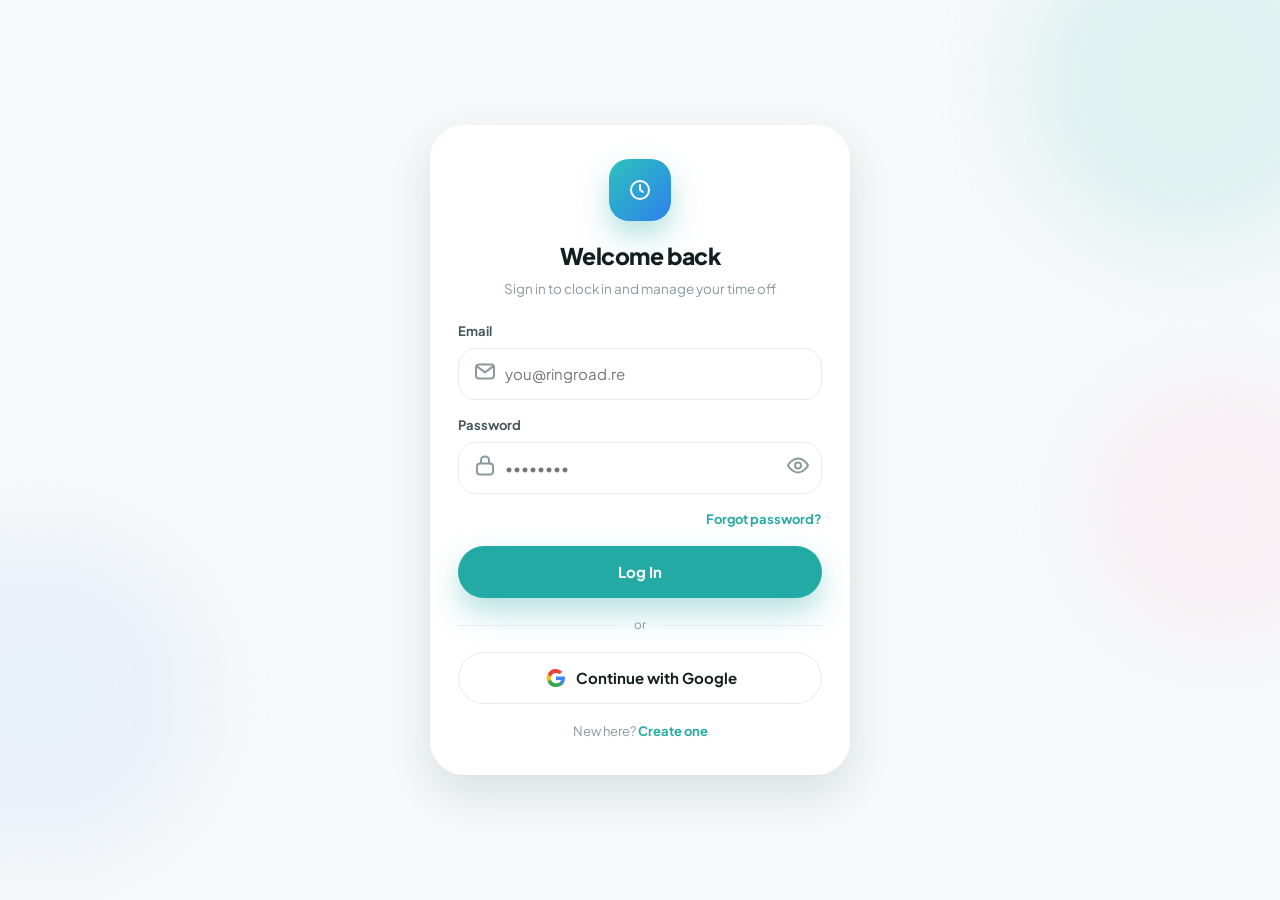
==== index.html @ 2d9891dd "Fix" ====
<!DOCTYPE html>
<!-- RingRoad — Attendance & Time-Off. Standalone no-build ES-module app.
     Backend: Supabase (tables namespaced ta_*). Isolated from MD/platform. -->
<html lang="en">
<head>
  <meta charset="utf-8">
  <meta name="viewport" content="width=device-width, initial-scale=1, viewport-fit=cover, maximum-scale=1">
  <meta name="theme-color" content="#24AAA5">
  <title>RingRoad · Attendance</title>
  <link rel="icon" href="data:image/svg+xml,%3Csvg xmlns='http://www.w3.org/2000/svg' viewBox='0 0 32 32'%3E%3Ccircle cx='16' cy='16' r='14' fill='%2324AAA5'/%3E%3Cpath d='M16 8v8l5 3' stroke='white' stroke-width='2.5' fill='none' stroke-linecap='round' stroke-linejoin='round'/%3E%3C/svg%3E">
  <link rel="preconnect" href="https://fonts.googleapis.com">
  <link rel="preconnect" href="https://fonts.gstatic.com" crossorigin>
  <link href="https://fonts.googleapis.com/css2?family=Plus+Jakarta+Sans:wght@400;500;600;700;800&display=swap" rel="stylesheet">
  <link rel="stylesheet" href="./css/tokens.css">
  <link rel="stylesheet" href="./css/base.css">
  <link rel="stylesheet" href="./css/components.css">
</head>
<body>
  <div class="bg-blobs" aria-hidden="true">
    <span class="blob blob--1"></span>
    <span class="blob blob--2"></span>
    <span class="blob blob--3"></span>
  </div>
  <div id="app">
    <div class="boot">
      <div class="boot__logo"></div>
      <div class="boot__bar"><span></span></div>
    </div>
  </div>
  <div id="toast-root" aria-live="polite"></div>
  <div id="modal-root"></div>
  <script type="module" src="./js/app.js?v=20260813d"></script>
</body>
</html>
---- css/tokens.css ----
/* Design tokens — RingRoad Attendance. Teal-green brand, soft pastel, rounded. */
:root {
  /* Brand */
  --teal:        #24AAA5;
  --teal-600:    #1E948F;
  --teal-700:    #16716D;
  --teal-050:    #E7F6F5;
  --teal-100:    #D3EFED;

  /* Clock gradients */
  --grad-in:     linear-gradient(135deg, #2BC3BC 0%, #2F80ED 100%);
  --grad-out:    linear-gradient(135deg, #FF6B6B 0%, #8E54E9 100%);

  /* Status */
  --ok:      #24AAA5;   --ok-bg:   #E7F6F5;
  --warn:    #E8A33D;   --warn-bg: #FCF3E3;
  --danger:  #E5556E;   --danger-bg:#FBE9EC;
  --info:    #2F80ED;   --info-bg: #E9F1FE;

  /* Neutrals */
  --bg:        #F6F8F9;
  --surface:   #FFFFFF;
  --surface-2: #F1F5F5;
  --ink:       #14201F;
  --ink-2:     #47575A;
  --ink-3:     #8394969;
  --muted:     #8B9A9C;
  --line:      #E7ECEC;

  /* Pastel blobs */
  --blob-1: #CDEDEA;
  --blob-2: #DDE9FB;
  --blob-3: #FBE7EF;

  /* Radii */
  --r-sm: 12px;
  --r:    18px;
  --r-lg: 26px;
  --r-xl: 34px;
  --r-pill: 999px;

  /* Shadows */
  --sh-sm: 0 2px 8px rgba(20,60,58,.06);
  --sh:    0 8px 24px rgba(20,60,58,.08);
  --sh-lg: 0 18px 44px rgba(20,60,58,.12);
  --sh-teal: 0 14px 30px rgba(36,170,165,.35);

  /* Type */
  --font: 'Plus Jakarta Sans', system-ui, -apple-system, 'Segoe UI', sans-serif;

  /* Layout */
  --nav-h: 72px;
  --max: 1200px;
  --safe-b: env(safe-area-inset-bottom, 0px);
}
---- css/base.css ----
*, *::before, *::after { box-sizing: border-box; }
* { margin: 0; padding: 0; }

html, body { height: 100%; }
body {
  font-family: var(--font);
  color: var(--ink);
  background: var(--bg);
  -webkit-font-smoothing: antialiased;
  text-rendering: optimizeLegibility;
  line-height: 1.45;
  overflow-x: hidden;
}
img { max-width: 100%; display: block; }
button, input, select, textarea { font: inherit; color: inherit; }
button { cursor: pointer; border: none; background: none; }
a { color: inherit; text-decoration: none; }
:focus-visible { outline: 3px solid var(--teal-100); outline-offset: 2px; }

/* Pastel organic background blobs */
.bg-blobs { position: fixed; inset: 0; z-index: -1; overflow: hidden; pointer-events: none; }
.blob { position: absolute; border-radius: 50%; filter: blur(38px); opacity: .55; }
.blob--1 { width: 340px; height: 340px; background: var(--blob-1); top: -90px; right: -80px; }
.blob--2 { width: 300px; height: 300px; background: var(--blob-2); bottom: 6%; left: -110px; }
.blob--3 { width: 260px; height: 260px; background: var(--blob-3); top: 42%; right: -70px; opacity: .4; }

/* Boot splash */
.boot { display: grid; place-content: center; gap: 22px; height: 100vh; }
.boot__logo { width: 74px; height: 74px; border-radius: 22px; margin: 0 auto;
  background: var(--grad-in); box-shadow: var(--sh-teal); animation: pulse 1.4s ease-in-out infinite; }
.boot__bar { width: 150px; height: 6px; border-radius: 99px; background: var(--teal-050); overflow: hidden; }
.boot__bar span { display: block; height: 100%; width: 40%; border-radius: 99px; background: var(--teal);
  animation: slide 1.1s ease-in-out infinite; }
@keyframes pulse { 0%,100% { transform: scale(1); opacity: .9 } 50% { transform: scale(1.08); opacity: 1 } }
@keyframes slide { 0% { transform: translateX(-120%) } 100% { transform: translateX(320%) } }

/* Fade-in used across page mounts */
@keyframes fadeUp { from { opacity: 0; transform: translateY(10px) } to { opacity: 1; transform: none } }
.fade-up { animation: fadeUp .34s cubic-bezier(.22,.61,.36,1) both; }

/* Utility */
.row { display: flex; align-items: center; gap: 12px; }
.col { display: flex; flex-direction: column; }
.between { justify-content: space-between; }
.center { justify-content: center; }
.wrap { flex-wrap: wrap; }
.grow { flex: 1; }
.muted { color: var(--muted); }
.tiny { font-size: 12px; }
.small { font-size: 13px; }
.b { font-weight: 700; }
.center-text { text-align: center; }
.hide { display: none !important; }
.sr { position: absolute; width: 1px; height: 1px; overflow: hidden; clip: rect(0 0 0 0); }
---- css/components.css ----
/* ═══════════════════════════════════════════════════════════════════════════
   RingRoad Attendance — components
   ═══════════════════════════════════════════════════════════════════════════ */

/* ---- App shells ----------------------------------------------------------- */
.app-emp { min-height: 100vh; padding-bottom: calc(var(--nav-h) + var(--safe-b) + 14px); }
.screen { max-width: 520px; margin: 0 auto; padding: 18px 16px 8px; }

/* Desktop admin shell */
.app-admin { display: grid; grid-template-columns: 248px 1fr; min-height: 100vh; }
.admin-main { padding: 26px 30px 40px; max-width: var(--max); width: 100%; }

/* ---- Top greeting bar ----------------------------------------------------- */
.topbar { display: flex; align-items: center; gap: 14px; margin-bottom: 20px; }
.topbar .hello { font-size: 13px; color: var(--muted); }
.topbar .name { font-size: 19px; font-weight: 800; letter-spacing: -.02em; }
.topbar .clock-now { margin-left: auto; text-align: right; }
.topbar .clock-now .t { font-size: 20px; font-weight: 800; font-variant-numeric: tabular-nums; }
.topbar .clock-now .d { font-size: 12px; color: var(--muted); }

/* ---- Avatar --------------------------------------------------------------- */
.avatar { width: 46px; height: 46px; border-radius: 50%; display: grid; place-content: center;
  font-weight: 700; color: #fff; background: var(--grad-in); flex: none; box-shadow: var(--sh-sm);
  overflow: hidden; font-size: 15px; }
.avatar img { width: 100%; height: 100%; object-fit: cover; }
.avatar--sm { width: 38px; height: 38px; font-size: 13px; }
.avatar--lg { width: 84px; height: 84px; font-size: 28px; }

/* ---- Cards ---------------------------------------------------------------- */
.card { background: var(--surface); border-radius: var(--r-lg); box-shadow: var(--sh);
  padding: 20px; border: 1px solid rgba(231,236,236,.7); }
.card--flat { box-shadow: var(--sh-sm); }
.card + .card { margin-top: 14px; }
.card-title { font-size: 15px; font-weight: 800; letter-spacing: -.01em; }
.card-sub { font-size: 12.5px; color: var(--muted); }
.section-h { display: flex; align-items: center; justify-content: space-between; margin: 22px 2px 12px; }
.section-h h2 { font-size: 16px; font-weight: 800; letter-spacing: -.02em; }
.link { color: var(--teal); font-weight: 700; font-size: 13px; }

/* ---- Buttons -------------------------------------------------------------- */
.btn { display: inline-flex; align-items: center; justify-content: center; gap: 8px;
  height: 52px; padding: 0 22px; border-radius: var(--r-pill); font-weight: 700; font-size: 15px;
  background: var(--surface-2); color: var(--ink); transition: transform .12s, box-shadow .2s, background .2s;
  -webkit-tap-highlight-color: transparent; }
.btn:active { transform: scale(.97); }
.btn:disabled { opacity: .55; cursor: not-allowed; }
.btn--primary { background: var(--teal); color: #fff; box-shadow: var(--sh-teal); }
.btn--primary:hover { background: var(--teal-600); }
.btn--ghost { background: var(--teal-050); color: var(--teal-700); }
.btn--danger { background: var(--danger-bg); color: var(--danger); }
.btn--block { width: 100%; }
.btn--sm { height: 40px; padding: 0 16px; font-size: 13.5px; }
.btn--pill-line { background: #fff; border: 1.5px solid var(--line); }

/* ---- The big clock buttons ------------------------------------------------ */
.clock-wrap { display: grid; place-items: center; padding: 8px 0 6px; }
.clock-btn { position: relative; width: 176px; height: 176px; border-radius: 50%; color: #fff;
  display: grid; place-content: center; gap: 6px; text-align: center;
  transition: transform .16s cubic-bezier(.34,1.56,.64,1), box-shadow .2s; }
.clock-btn::after { content: ''; position: absolute; inset: -10px; border-radius: 50%;
  border: 2px solid currentColor; opacity: .18; }
.clock-btn:active { transform: scale(.93); }
.clock-btn .ci { width: 46px; height: 46px; margin: 0 auto; }
.clock-btn .lbl { font-size: 17px; font-weight: 800; letter-spacing: .01em; }
.clock-btn .sub { font-size: 11.5px; opacity: .9; font-weight: 600; }
.clock-btn--in  { background: var(--grad-in);  box-shadow: 0 18px 40px rgba(47,128,237,.4); }
.clock-btn--out { background: var(--grad-out); box-shadow: 0 18px 40px rgba(142,84,233,.4); }
.clock-btn--done { background: var(--teal-050); color: var(--teal-700); box-shadow: none; cursor: default; }
.clock-btn--done::after { border-color: var(--teal); opacity: .3; }
.clock-btn--done:active { transform: none; }
@keyframes ring-pulse { 0% { transform: scale(1); opacity:.5 } 100% { transform: scale(1.25); opacity: 0 } }
.clock-btn--in .pulse, .clock-btn--out .pulse { position: absolute; inset: -10px; border-radius: 50%;
  border: 2px solid #fff; animation: ring-pulse 2s ease-out infinite; }

/* ---- Stat tiles (Clock in / out / hours) ---------------------------------- */
.stat-3 { display: grid; grid-template-columns: repeat(3,1fr); gap: 12px; }
.stat { background: var(--surface); border-radius: var(--r); padding: 14px 10px; text-align: center;
  box-shadow: var(--sh-sm); }
.stat .ic { width: 34px; height: 34px; border-radius: 50%; margin: 0 auto 8px; display: grid;
  place-content: center; background: var(--teal-050); color: var(--teal); }
.stat .v { font-size: 17px; font-weight: 800; font-variant-numeric: tabular-nums; }
.stat .k { font-size: 11px; color: var(--muted); margin-top: 2px; }

/* ---- Status pills --------------------------------------------------------- */
.pill { display: inline-flex; align-items: center; gap: 6px; height: 26px; padding: 0 12px;
  border-radius: var(--r-pill); font-size: 12px; font-weight: 700; }
.pill::before { content:''; width: 6px; height: 6px; border-radius: 50%; background: currentColor; }
.pill--approved { background: var(--ok-bg); color: var(--teal-700); }
.pill--pending  { background: var(--warn-bg); color: #B9791A; }
.pill--denied   { background: var(--danger-bg); color: #C43B54; }
.pill--present  { background: var(--ok-bg); color: var(--teal-700); }
.pill--working  { background: var(--info-bg); color: var(--info); }
.pill--absent   { background: var(--danger-bg); color: #C43B54; }
.pill--weekend  { background: var(--surface-2); color: var(--muted); }
.pill--plain    { background: var(--surface-2); color: var(--ink-2); }

/* ---- Rings / donuts ------------------------------------------------------- */
.ring { position: relative; display: grid; place-content: center; }
.ring svg { transform: rotate(-90deg); display:block; }
.ring .ring-c { position: absolute; inset: 0; display: grid; place-content: center; text-align: center; }
.ring .rv { font-size: 20px; font-weight: 800; line-height: 1; }
.ring .rk { font-size: 10.5px; color: var(--muted); margin-top: 2px; }

.leave-rings { display: grid; grid-template-columns: repeat(3,1fr); gap: 10px; text-align: center; }
.leave-rings .lr-k { font-size: 11.5px; color: var(--muted); margin-top: 6px; font-weight: 600; }

/* ---- Inputs --------------------------------------------------------------- */
.field { margin-bottom: 16px; }
.field > label { display: block; font-size: 13px; font-weight: 700; margin-bottom: 7px; color: var(--ink-2); }
.input, .select, .textarea { width: 100%; background: var(--surface); border: 1.5px solid var(--line);
  border-radius: var(--r); padding: 14px 16px; font-size: 15px; transition: border-color .15s, box-shadow .15s; }
.input:focus, .select:focus, .textarea:focus { border-color: var(--teal); box-shadow: 0 0 0 4px var(--teal-050); outline: none; }
.textarea { min-height: 118px; resize: vertical; line-height: 1.5; }
.input-icon { position: relative; }
.input-icon .input { padding-left: 46px; }
.input-icon .i-lead { position: absolute; left: 15px; top: 50%; transform: translateY(-50%); color: var(--muted); }
.input-icon .i-trail { position: absolute; right: 12px; top: 50%; transform: translateY(-50%); color: var(--muted); background:none; }
.two { display: grid; grid-template-columns: 1fr 1fr; gap: 12px; }
.err-text { color: var(--danger); font-size: 12.5px; margin-top: 6px; font-weight: 600; }

/* ---- Segmented control ---------------------------------------------------- */
.seg { display: inline-flex; background: var(--surface-2); border-radius: var(--r-pill); padding: 4px; gap: 2px; flex-wrap: wrap; }
.seg button { height: 34px; padding: 0 15px; border-radius: var(--r-pill); font-size: 13px; font-weight: 700; color: var(--ink-2); }
.seg button.on { background: #fff; color: var(--teal-700); box-shadow: var(--sh-sm); }

/* ---- Bottom nav (mobile) -------------------------------------------------- */
.botnav { position: fixed; left: 0; right: 0; bottom: 0; height: calc(var(--nav-h) + var(--safe-b));
  padding-bottom: var(--safe-b); background: rgba(255,255,255,.92); backdrop-filter: blur(14px);
  border-top: 1px solid var(--line); display: flex; justify-content: space-around; align-items: center; z-index: 40; }
.botnav a { display: grid; place-items: center; gap: 3px; color: var(--muted); font-size: 10.5px; font-weight: 600;
  flex: 1; height: 100%; position: relative; }
.botnav a .ic { width: 24px; height: 24px; transition: transform .18s; }
.botnav a.on { color: var(--teal); }
.botnav a.on .ic { transform: translateY(-2px); }
.botnav a.on::before { content:''; position:absolute; top: 8px; width: 5px; height: 5px; border-radius: 50%; background: var(--teal); }
.botnav .fab { flex: 0 0 auto; width: 56px; height: 56px; border-radius: 50%; background: var(--grad-in);
  color: #fff; margin-top: -22px; box-shadow: var(--sh-teal); display: grid; place-content: center; }
.badge-dot { position: absolute; top: 8px; right: 50%; transform: translateX(16px); min-width: 16px; height: 16px;
  padding: 0 4px; border-radius: 99px; background: var(--danger); color: #fff; font-size: 9px; font-weight: 800;
  display: grid; place-content: center; }

/* ---- Admin sidebar -------------------------------------------------------- */
.sidebar { background: var(--surface); border-right: 1px solid var(--line); padding: 22px 16px; position: sticky;
  top: 0; height: 100vh; display: flex; flex-direction: column; gap: 4px; }
.sidebar .brand { display: flex; align-items: center; gap: 10px; padding: 4px 8px 18px; }
.sidebar .brand .mk { width: 38px; height: 38px; border-radius: 12px; background: var(--grad-in); box-shadow: var(--sh-teal); }
.sidebar .brand b { font-size: 16px; font-weight: 800; letter-spacing: -.02em; }
.sidebar .brand span { font-size: 11px; color: var(--muted); display:block; }
.side-link { display: flex; align-items: center; gap: 12px; padding: 12px 14px; border-radius: var(--r);
  color: var(--ink-2); font-weight: 600; font-size: 14px; transition: background .15s, color .15s; }
.side-link .ic { width: 20px; height: 20px; }
.side-link:hover { background: var(--surface-2); }
.side-link.on { background: var(--teal-050); color: var(--teal-700); }
.side-foot { margin-top: auto; }

/* ---- Admin summary cards -------------------------------------------------- */
.kpi-grid { display: grid; grid-template-columns: repeat(auto-fit, minmax(180px,1fr)); gap: 16px; }
.kpi { background: var(--surface); border-radius: var(--r-lg); padding: 18px 20px; box-shadow: var(--sh);
  display: flex; align-items: center; gap: 16px; }
.kpi .ic { width: 48px; height: 48px; border-radius: 15px; display: grid; place-content: center; flex: none; }
.kpi .v { font-size: 26px; font-weight: 800; line-height: 1; letter-spacing: -.02em; }
.kpi .k { font-size: 12.5px; color: var(--muted); margin-top: 4px; }
.ic--teal { background: var(--teal-050); color: var(--teal); }
.ic--blue { background: var(--info-bg); color: var(--info); }
.ic--warn { background: var(--warn-bg); color: var(--warn); }
.ic--danger { background: var(--danger-bg); color: var(--danger); }

/* ---- List rows / tables --------------------------------------------------- */
.list { display: flex; flex-direction: column; gap: 10px; }
.lrow { display: flex; align-items: center; gap: 14px; padding: 14px 16px; background: var(--surface);
  border-radius: var(--r); box-shadow: var(--sh-sm); }
.lrow .meta { font-size: 12px; color: var(--muted); }
.lrow .name { font-weight: 700; font-size: 14.5px; }

.table-wrap { overflow-x: auto; border-radius: var(--r-lg); box-shadow: var(--sh); background: var(--surface); }
table.tbl { width: 100%; border-collapse: collapse; min-width: 560px; }
table.tbl th { text-align: left; font-size: 11.5px; text-transform: uppercase; letter-spacing: .04em;
  color: var(--muted); padding: 14px 16px; border-bottom: 1px solid var(--line); font-weight: 700; white-space: nowrap; }
table.tbl td { padding: 13px 16px; border-bottom: 1px solid var(--line); font-size: 13.5px; white-space: nowrap; }
table.tbl tr:last-child td { border-bottom: none; }
table.tbl tbody tr { transition: background .12s; }
table.tbl tbody tr:hover { background: var(--surface-2); }

/* ---- Progress bars -------------------------------------------------------- */
.bar { height: 8px; border-radius: 99px; background: var(--surface-2); overflow: hidden; }
.bar > span { display: block; height: 100%; border-radius: 99px; background: var(--teal); transition: width .5s; }
.bar--warn > span { background: var(--warn); }
.bar--danger > span { background: var(--danger); }

/* ---- Calendar ------------------------------------------------------------- */
.cal-head { display: flex; align-items: center; justify-content: space-between; margin-bottom: 14px; }
.cal-head .mo { font-size: 16px; font-weight: 800; }
.cal-nav { display: flex; gap: 8px; }
.cal-nav button { width: 38px; height: 38px; border-radius: 50%; background: var(--surface-2); display: grid; place-content: center; }
.cal-dow { display: grid; grid-template-columns: repeat(7,1fr); gap: 4px; margin-bottom: 6px; }
.cal-dow span { text-align: center; font-size: 11px; color: var(--muted); font-weight: 700; }
.cal-grid { display: grid; grid-template-columns: repeat(7,1fr); gap: 6px; }
.cal-cell { aspect-ratio: 1; border-radius: 13px; display: grid; place-content: center; position: relative;
  font-size: 13.5px; font-weight: 600; background: var(--surface-2); color: var(--ink-2); cursor: pointer; transition: transform .1s; }
.cal-cell:active { transform: scale(.9); }
.cal-cell.empty { background: transparent; cursor: default; }
.cal-cell.present { background: var(--teal-050); color: var(--teal-700); }
.cal-cell.present::after { content:''; position:absolute; bottom: 6px; width: 5px; height:5px; border-radius:50%; background: var(--teal); }
.cal-cell.weekend { background: transparent; color: var(--ink-3); }
.cal-cell.absent  { color: var(--danger); }
.cal-cell.absent::after { content:''; position:absolute; bottom: 6px; width: 5px; height:5px; border-radius:50%; background: var(--danger); }
.cal-cell.today { box-shadow: inset 0 0 0 2px var(--teal); color: var(--teal-700); font-weight: 800; }
.cal-cell.sel { background: var(--teal); color: #fff; }
.cal-cell.sel::after { background: #fff; }
.cal-legend { display: flex; gap: 14px; flex-wrap: wrap; margin-top: 14px; font-size: 11.5px; color: var(--muted); }
.cal-legend i { width: 9px; height: 9px; border-radius: 50%; display: inline-block; margin-right: 5px; vertical-align: middle; }

/* ---- Bar chart ------------------------------------------------------------ */
.chart { display: flex; align-items: flex-end; gap: 8px; height: 150px; padding-top: 8px; }
.chart .cbar { flex: 1; display: flex; flex-direction: column; align-items: center; gap: 6px; height: 100%; justify-content: flex-end; }
.chart .cbar .fill { width: 100%; max-width: 34px; border-radius: 8px 8px 4px 4px; background: var(--grad-in); transition: height .5s; min-height: 3px; }
.chart .cbar .cl { font-size: 10.5px; color: var(--muted); }

/* ---- Toast ---------------------------------------------------------------- */
#toast-root { position: fixed; left: 0; right: 0; bottom: calc(var(--nav-h) + 16px); z-index: 90;
  display: flex; flex-direction: column; align-items: center; gap: 8px; pointer-events: none; padding: 0 14px; }
.toast { pointer-events: auto; background: var(--ink); color: #fff; padding: 13px 18px; border-radius: var(--r-pill);
  font-size: 13.5px; font-weight: 600; box-shadow: var(--sh-lg); display: flex; align-items: center; gap: 10px;
  max-width: 460px; animation: fadeUp .3s both; }
.toast.ok { background: var(--teal); }
.toast.err { background: var(--danger); }
.toast .ti { width: 18px; height: 18px; }

/* ---- Modal ---------------------------------------------------------------- */
#modal-root:empty { display: none; }
.modal-scrim { position: fixed; inset: 0; background: rgba(15,30,29,.44); backdrop-filter: blur(3px);
  display: grid; place-items: end center; z-index: 80; animation: fadeUp .2s; }
@media (min-width: 640px) { .modal-scrim { place-items: center; } }
.modal { background: var(--surface); width: 100%; max-width: 460px; border-radius: var(--r-xl) var(--r-xl) 0 0;
  padding: 24px 22px calc(22px + var(--safe-b)); box-shadow: var(--sh-lg); animation: sheetUp .32s cubic-bezier(.22,.61,.36,1); }
@media (min-width: 640px) { .modal { border-radius: var(--r-xl); } }
@keyframes sheetUp { from { transform: translateY(40px); opacity: .4 } to { transform: none; opacity: 1 } }
.modal h3 { font-size: 18px; font-weight: 800; margin-bottom: 6px; }
.modal .grip { width: 42px; height: 5px; border-radius: 99px; background: var(--line); margin: -8px auto 16px; }

/* ---- Skeleton loaders ----------------------------------------------------- */
.sk { border-radius: var(--r); background: linear-gradient(100deg, var(--surface-2) 30%, #E9EFEF 50%, var(--surface-2) 70%);
  background-size: 200% 100%; animation: shimmer 1.3s infinite; }
@keyframes shimmer { 0% { background-position: 200% 0 } 100% { background-position: -200% 0 } }
.sk-line { height: 14px; margin: 8px 0; }
.sk-card { height: 96px; }

/* ---- Empty state ---------------------------------------------------------- */
.empty { text-align: center; padding: 40px 20px; color: var(--muted); }
.empty .ei { width: 60px; height: 60px; border-radius: 20px; background: var(--teal-050); color: var(--teal);
  display: grid; place-content: center; margin: 0 auto 14px; }
.empty h4 { color: var(--ink); font-size: 15px; margin-bottom: 4px; }

/* ---- More / profile list -------------------------------------------------- */
.menu { background: var(--surface); border-radius: var(--r-lg); box-shadow: var(--sh); overflow: hidden; }
.menu-item { display: flex; align-items: center; gap: 14px; padding: 15px 18px; border-bottom: 1px solid var(--line);
  font-size: 14.5px; font-weight: 600; transition: background .12s; width: 100%; text-align: left; }
.menu-item:last-child { border-bottom: none; }
.menu-item:active { background: var(--surface-2); }
.menu-item .ic { width: 22px; height: 22px; color: var(--teal); }
.menu-item .chev { margin-left: auto; color: var(--ink-3); }
.menu-item.danger { color: var(--danger); }
.menu-item.danger .ic { color: var(--danger); }

/* ---- Notification item ---------------------------------------------------- */
.notif { display: flex; gap: 14px; padding: 15px 16px; background: var(--surface); border-radius: var(--r); box-shadow: var(--sh-sm); position: relative; }
.notif.unread { background: var(--teal-050); }
.notif .ic { width: 40px; height: 40px; border-radius: 12px; display: grid; place-content: center; flex: none; }
.notif .nt { font-weight: 700; font-size: 14px; }
.notif .nm { font-size: 12.5px; color: var(--ink-2); margin-top: 2px; }
.notif .nd { font-size: 11px; color: var(--muted); margin-top: 4px; }

/* ---- Login ---------------------------------------------------------------- */
.auth { min-height: 100vh; display: grid; place-items: center; padding: 24px 16px; }
.auth-card { width: 100%; max-width: 420px; background: var(--surface); border-radius: var(--r-xl);
  box-shadow: var(--sh-lg); padding: 34px 28px; }
.auth-logo { width: 62px; height: 62px; border-radius: 20px; background: var(--grad-in); box-shadow: var(--sh-teal);
  display: grid; place-content: center; margin: 0 auto 18px; color:#fff; }
.auth h1 { text-align: center; font-size: 23px; font-weight: 800; letter-spacing: -.02em; }
.auth .sub { text-align: center; color: var(--muted); font-size: 13.5px; margin: 6px 0 24px; }
.auth .alt { text-align: center; font-size: 13px; color: var(--muted); margin-top: 18px; }
.divider { display: flex; align-items: center; gap: 12px; color: var(--muted); font-size: 12px; margin: 18px 0; }
.divider::before, .divider::after { content:''; flex:1; height:1px; background: var(--line); }

/* ---- Responsive ----------------------------------------------------------- */
@media (max-width: 900px) {
  .app-admin { grid-template-columns: 1fr; }
  .sidebar { position: fixed; left: 0; right: 0; bottom: 0; top: auto; height: auto; flex-direction: row;
    justify-content: space-around; border-right: none; border-top: 1px solid var(--line); padding: 8px;
    z-index: 40; overflow-x: auto; }
  .sidebar .brand, .side-foot { display: none; }
  .side-link { flex-direction: column; gap: 3px; font-size: 10px; padding: 8px 10px; }
  .side-link span.t { display: none; }
  .admin-main { padding: 18px 14px calc(72px + 20px); }
}
@media (min-width: 640px) {
  .screen { padding: 26px 22px; }
}
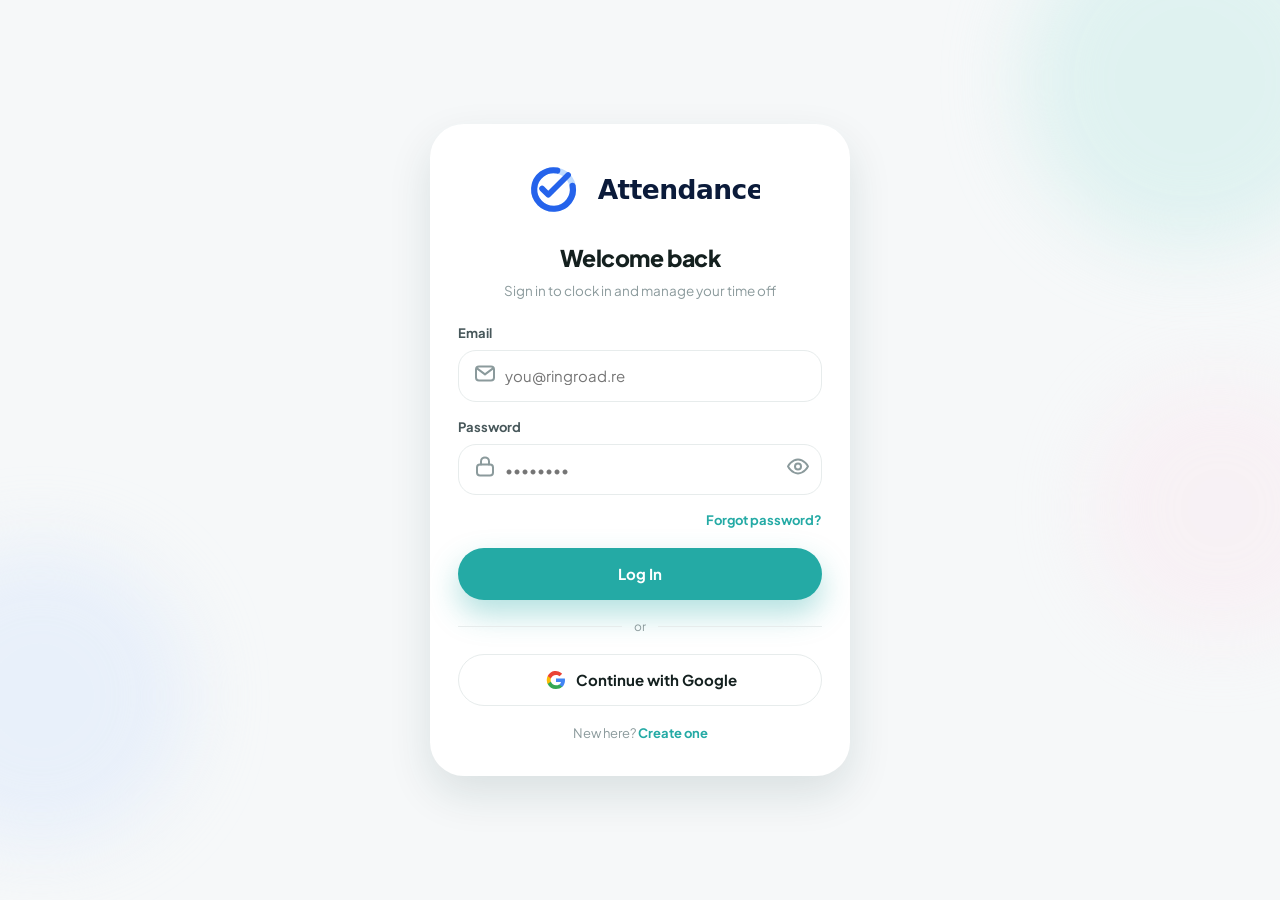
==== commit e97ad178: "Logo" ====
--- a/index.html
+++ b/index.html
@@ -7,7 +7,18 @@
   <meta name="viewport" content="width=device-width, initial-scale=1, viewport-fit=cover, maximum-scale=1">
   <meta name="theme-color" content="#24AAA5">
   <title>RingRoad · Attendance</title>
-  <link rel="icon" href="data:image/svg+xml,%3Csvg xmlns='http://www.w3.org/2000/svg' viewBox='0 0 32 32'%3E%3Ccircle cx='16' cy='16' r='14' fill='%2324AAA5'/%3E%3Cpath d='M16 8v8l5 3' stroke='white' stroke-width='2.5' fill='none' stroke-linecap='round' stroke-linejoin='round'/%3E%3C/svg%3E">
+  <link rel="icon" href="./assets/brand/favicon.svg" type="image/svg+xml">
+  <link rel="apple-touch-icon" href="./assets/brand/app-icon.svg">
+  <link rel="manifest" href="./manifest.webmanifest">
+  <meta name="application-name" content="Attendance">
+  <meta name="apple-mobile-web-app-title" content="Attendance">
+  <meta name="apple-mobile-web-app-capable" content="yes">
+  <meta name="apple-mobile-web-app-status-bar-style" content="default">
+  <meta name="description" content="RingRoad Attendance — clock in, clock out, and manage time off.">
+  <meta property="og:title" content="RingRoad · Attendance">
+  <meta property="og:description" content="Clock in, clock out, and manage time off.">
+  <meta property="og:image" content="./assets/brand/app-icon.svg">
+  <meta property="og:type" content="website">
   <link rel="preconnect" href="https://fonts.googleapis.com">
   <link rel="preconnect" href="https://fonts.gstatic.com" crossorigin>
   <link href="https://fonts.googleapis.com/css2?family=Plus+Jakarta+Sans:wght@400;500;600;700;800&display=swap" rel="stylesheet">
@@ -23,12 +34,12 @@
   </div>
   <div id="app">
     <div class="boot">
-      <div class="boot__logo"></div>
+      <img class="boot__logo" src="./assets/brand/logo-icon.svg" alt="Attendance" width="76" height="76">
       <div class="boot__bar"><span></span></div>
     </div>
   </div>
   <div id="toast-root" aria-live="polite"></div>
   <div id="modal-root"></div>
-  <script type="module" src="./js/app.js?v=20260813d"></script>
+  <script type="module" src="./js/app.js?v=20260820b"></script>
 </body>
 </html>
--- a/css/base.css
+++ b/css/base.css
@@ -26,8 +26,8 @@
 
 /* Boot splash */
 .boot { display: grid; place-content: center; gap: 22px; height: 100vh; }
-.boot__logo { width: 74px; height: 74px; border-radius: 22px; margin: 0 auto;
-  background: var(--grad-in); box-shadow: var(--sh-teal); animation: pulse 1.4s ease-in-out infinite; }
+.boot__logo { width: 76px; height: 76px; display: block; margin: 0 auto;
+  animation: pulse 1.4s ease-in-out infinite; }
 .boot__bar { width: 150px; height: 6px; border-radius: 99px; background: var(--teal-050); overflow: hidden; }
 .boot__bar span { display: block; height: 100%; width: 40%; border-radius: 99px; background: var(--teal);
   animation: slide 1.1s ease-in-out infinite; }
--- a/css/components.css
+++ b/css/components.css
@@ -143,7 +143,7 @@
 .sidebar { background: var(--surface); border-right: 1px solid var(--line); padding: 22px 16px; position: sticky;
   top: 0; height: 100vh; display: flex; flex-direction: column; gap: 4px; }
 .sidebar .brand { display: flex; align-items: center; gap: 10px; padding: 4px 8px 18px; }
-.sidebar .brand .mk { width: 38px; height: 38px; border-radius: 12px; background: var(--grad-in); box-shadow: var(--sh-teal); }
+.sidebar .brand .mk { width: 38px; height: 38px; flex: none; display: block; }
 .sidebar .brand b { font-size: 16px; font-weight: 800; letter-spacing: -.02em; }
 .sidebar .brand span { font-size: 11px; color: var(--muted); display:block; }
 .side-link { display: flex; align-items: center; gap: 12px; padding: 12px 14px; border-radius: var(--r);
@@ -276,6 +276,7 @@
   box-shadow: var(--sh-lg); padding: 34px 28px; }
 .auth-logo { width: 62px; height: 62px; border-radius: 20px; background: var(--grad-in); box-shadow: var(--sh-teal);
   display: grid; place-content: center; margin: 0 auto 18px; color:#fff; }
+.auth-brand { display: block; width: min(240px, 74%); height: auto; margin: 0 auto 20px; }
 .auth h1 { text-align: center; font-size: 23px; font-weight: 800; letter-spacing: -.02em; }
 .auth .sub { text-align: center; color: var(--muted); font-size: 13.5px; margin: 6px 0 24px; }
 .auth .alt { text-align: center; font-size: 13px; color: var(--muted); margin-top: 18px; }
@@ -296,3 +297,182 @@
 @media (min-width: 640px) {
   .screen { padding: 26px 22px; }
 }
+
+/* ==========================================================================
+   v2 — Geofence · weekend changes · rest days
+   ========================================================================== */
+
+/* ---- Location status strip (employee home) -------------------------------- */
+.geo-strip { display: flex; align-items: center; gap: 12px; margin-top: 16px; padding: 12px 14px;
+  border-radius: var(--r); background: var(--surface-2); border: 1.5px solid transparent; }
+.geo-strip .gi { display: flex; flex: none; width: 34px; height: 34px; border-radius: 11px;
+  align-items: center; justify-content: center; background: #fff; }
+.geo-strip .gi .ic { width: 19px; height: 19px; }
+.geo-strip .gt { font-size: 13.5px; font-weight: 700; line-height: 1.3; }
+.geo-strip .gs { font-size: 11.5px; color: var(--muted); margin-top: 3px; line-height: 1.45; }
+.geo-strip--ok   { background: var(--ok-bg);     border-color: rgba(36,170,165,.35); }
+.geo-strip--ok .gi   { color: var(--teal); }
+.geo-strip--bad  { background: var(--danger-bg); border-color: rgba(229,85,110,.35); }
+.geo-strip--bad .gi  { color: var(--danger); }
+.geo-strip--bad .gt  { color: #C43B54; }
+.geo-strip--warn { background: var(--warn-bg);   border-color: rgba(232,163,61,.35); }
+.geo-strip--warn .gi { color: var(--warn); }
+.geo-strip--idle .gi { color: var(--ink-2); }
+.geo-act { flex: none; height: 32px; padding: 0 14px; border-radius: var(--r-pill); background: #fff;
+  border: 1.5px solid var(--line); font-size: 12.5px; font-weight: 700; color: var(--ink-2); }
+.geo-act:active { transform: scale(.95); }
+.geo-detail { background: var(--surface-2); border-radius: var(--r-sm); padding: 6px 14px; }
+
+/* ---- Admin geofence config ------------------------------------------------ */
+.geo-coords { display: grid; grid-template-columns: 1fr 1fr; gap: 12px; }
+.geo-coord { background: var(--surface-2); border-radius: var(--r-sm); padding: 12px 14px; min-width: 0; }
+.geo-coord .cv { font-size: 13.5px; font-weight: 700; font-variant-numeric: tabular-nums;
+  margin-top: 3px; word-break: break-all; }
+.range { flex: 1; -webkit-appearance: none; appearance: none; height: 8px; border-radius: 99px;
+  background: var(--surface-2); outline: none; }
+.range::-webkit-slider-thumb { -webkit-appearance: none; appearance: none; width: 26px; height: 26px;
+  border-radius: 50%; background: var(--teal); box-shadow: var(--sh-teal); cursor: pointer; border: 3px solid #fff; }
+.range::-moz-range-thumb { width: 22px; height: 22px; border-radius: 50%; background: var(--teal);
+  cursor: pointer; border: 3px solid #fff; }
+.range-val { flex: none; min-width: 74px; text-align: center; font-size: 15px; font-weight: 800;
+  font-variant-numeric: tabular-nums; background: var(--teal-050); color: var(--teal-700);
+  border-radius: var(--r-pill); padding: 7px 0; }
+
+/* ---- Weekend allowance pips ---------------------------------------------- */
+.pips { display: grid; grid-template-columns: 1fr 1fr; gap: 10px; }
+.pip { border-radius: var(--r); padding: 12px 14px; border: 1.5px dashed var(--line); background: var(--surface-2); }
+.pip .pn { display: block; font-size: 12px; font-weight: 800; color: var(--ink-2); }
+.pip .pl { display: block; font-size: 11.5px; margin-top: 3px; color: var(--muted); }
+.pip--used    { border-style: solid; background: var(--ok-bg); border-color: rgba(36,170,165,.4); }
+.pip--used .pn, .pip--used .pl { color: var(--teal-700); }
+.pip--pending { border-style: solid; background: var(--warn-bg); border-color: rgba(232,163,61,.4); }
+.pip--pending .pn, .pip--pending .pl { color: #B9791A; }
+
+/* ---- Day chips (weekend picker) ------------------------------------------ */
+.day-strip { display: grid; grid-template-columns: repeat(7, 1fr); gap: 6px; }
+.day-chip { height: 44px; border-radius: 13px; background: var(--surface-2); color: var(--ink-2);
+  font-size: 12.5px; font-weight: 700; display: grid; place-content: center; transition: all .15s; }
+.day-chip.on { background: var(--teal); color: #fff; box-shadow: var(--sh-teal); }
+.day-chip:active { transform: scale(.93); }
+.arr { display: inline-flex; color: var(--muted); }
+.ic-sm { width: 16px; height: 16px; }
+.rest-ic { width: 26px; height: 26px; color: var(--teal); flex: none; }
+
+/* ---- Rest-day picker ------------------------------------------------------ */
+.rest-grid { display: grid; grid-template-columns: repeat(auto-fill, minmax(62px, 1fr)); gap: 8px; }
+.rest-day { border-radius: 14px; background: var(--surface-2); padding: 9px 4px; display: grid; gap: 1px;
+  justify-items: center; transition: all .15s; border: 1.5px solid transparent; }
+.rest-day .rd-dow { font-size: 10.5px; font-weight: 700; color: var(--muted); text-transform: uppercase; }
+.rest-day .rd-num { font-size: 18px; font-weight: 800; line-height: 1.1; }
+.rest-day .rd-mo  { font-size: 9.5px; color: var(--muted); text-align: center; line-height: 1.2; }
+.rest-day.on { background: var(--teal); color: #fff; box-shadow: var(--sh-teal); }
+.rest-day.on .rd-dow, .rest-day.on .rd-mo { color: rgba(255,255,255,.85); }
+.rest-day.off { opacity: .45; cursor: not-allowed; background: transparent; border-color: var(--line); }
+.rest-day:not(.off):active { transform: scale(.93); }
+.rest-counter { display: flex; align-items: baseline; gap: 8px; margin-top: 14px; padding: 11px 14px;
+  border-radius: var(--r); background: var(--ok-bg); }
+.rest-counter .rc-n { font-size: 15px; font-weight: 800; color: var(--teal-700); }
+.rest-counter .rc-s { font-size: 12px; color: var(--muted); }
+.rest-counter--bad { background: var(--danger-bg); }
+.rest-counter--bad .rc-n { color: #C43B54; }
+
+/* ---- Responsive tweaks for the wider admin sidebar ----------------------- */
+.sidebar { overflow-y: auto; }
+@media (max-width: 900px) {
+  .sidebar { justify-content: flex-start; gap: 2px; -webkit-overflow-scrolling: touch; }
+  .side-link { flex: 0 0 auto; min-width: 58px; }
+}
+@media (max-width: 420px) {
+  .geo-coords { grid-template-columns: 1fr; }
+  .rest-grid { grid-template-columns: repeat(auto-fill, minmax(56px, 1fr)); gap: 6px; }
+  .day-chip { height: 40px; font-size: 11.5px; border-radius: 11px; }
+}
+
+/* A `1fr` grid track defaults to min-width:auto, so a date input's intrinsic
+   width can push the second column past the viewport on narrow phones.
+   Applies to Apply Leave and the rest-day period picker alike. */
+.two > * { min-width: 0; }
+
+/* ==========================================================================
+   v3 — Leave workflow (apply · approval trail · calendar leave days)
+   ========================================================================== */
+
+/* ---- Apply Leave: live day / balance calculation -------------------------- */
+.leave-calc { background: var(--surface-2); border-radius: var(--r); padding: 13px 15px;
+  border: 1.5px solid transparent; transition: background .2s, border-color .2s; }
+.leave-calc--bad { background: var(--danger-bg); border-color: rgba(229,85,110,.3); }
+.leave-calc .lc-days { font-size: 20px; font-weight: 800; letter-spacing: -.02em;
+  font-variant-numeric: tabular-nums; color: var(--teal-700); }
+.leave-calc--bad .lc-days { color: #C43B54; }
+
+/* ---- Attachment picker ---------------------------------------------------- */
+.attach-zone { width: 100%; display: grid; justify-items: center; gap: 3px; padding: 16px 14px;
+  border-radius: var(--r); border: 1.5px dashed var(--line); background: var(--surface);
+  transition: border-color .15s, background .15s; }
+.attach-zone:hover { border-color: var(--teal); background: var(--teal-050); }
+.attach-zone:disabled { opacity: .6; cursor: progress; }
+.attach-zone.on { border-style: solid; border-color: var(--teal); background: var(--teal-050); }
+.attach-zone .az-ic { color: var(--teal); display: flex; }
+.attach-zone .az-ic .ic { width: 22px; height: 22px; }
+.attach-zone .az-t { font-size: 13.5px; font-weight: 700; word-break: break-all; text-align: center; }
+.attach-zone .az-s { font-size: 11.5px; color: var(--muted); }
+.attach-status { margin-top: 8px; text-align: center; }
+.attach-row { display: flex; align-items: center; gap: 9px; padding: 9px 12px; margin-bottom: 4px;
+  background: var(--surface-2); border-radius: var(--r-sm); }
+.attach-row .ai { color: var(--teal); display: flex; flex: none; }
+
+/* ---- Approval trail (admin / manager review card) ------------------------- */
+.trail { display: grid; gap: 8px; margin: 12px 0; padding: 11px 13px;
+  background: var(--surface-2); border-radius: var(--r); }
+.trail-step { display: flex; align-items: center; gap: 10px; }
+.trail-step .td { width: 24px; height: 24px; border-radius: 50%; flex: none;
+  display: grid; place-content: center; background: #fff; color: var(--muted); }
+.trail-step .tl { font-size: 12.5px; font-weight: 700; }
+.trail-step .ts { font-size: 11px; color: var(--muted); margin-top: 1px; }
+.trail-step .tn { font-size: 11px; color: var(--ink-2); font-style: italic;
+  max-width: 45%; text-align: right; }
+.trail-step--ok .td   { background: var(--ok-bg); color: var(--teal); }
+.trail-step--no .td   { background: var(--danger-bg); color: var(--danger); }
+.trail-step--wait .td { background: var(--warn-bg); color: var(--warn); }
+.trail-step--skip { opacity: .5; }
+
+/* ---- Compact trail on the employee's own leave cards ---------------------- */
+.mini-trail { display: flex; align-items: center; gap: 7px; flex-wrap: wrap; }
+.mini-trail .mt-sep { color: var(--ink-3); display: flex; }
+.mini-trail .mt-step { display: inline-flex; align-items: center; gap: 5px; height: 24px;
+  padding: 0 10px; border-radius: var(--r-pill); font-size: 11.5px; font-weight: 700;
+  background: var(--surface-2); color: var(--ink-2); }
+.mini-trail .mt-i { display: flex; }
+.mini-trail .mt-step--ok   { background: var(--ok-bg); color: var(--teal-700); }
+.mini-trail .mt-step--no   { background: var(--danger-bg); color: #C43B54; }
+.mini-trail .mt-step--wait { background: var(--warn-bg); color: #B9791A; }
+
+/* ---- Warning banner ------------------------------------------------------- */
+.banner { display: flex; align-items: flex-start; gap: 12px; padding: 14px 16px;
+  border-radius: var(--r); margin-bottom: 18px; border: 1.5px solid transparent; }
+.banner .bi { display: flex; flex: none; margin-top: 1px; }
+.banner .bi .ic { width: 20px; height: 20px; }
+.banner--warn { background: var(--warn-bg); border-color: rgba(232,163,61,.4); color: #8A5A12; }
+.banner--warn .bi { color: var(--warn); }
+
+/* ---- Calendar: leave days ------------------------------------------------- */
+.cal-cell.leave { background: var(--info-bg); color: var(--info); }
+.cal-cell.leave::after { content:''; position:absolute; bottom: 6px; width: 5px; height: 5px;
+  border-radius: 50%; background: var(--info); }
+.cal-cell.leave-pending { background: var(--warn-bg); color: #B9791A; }
+.cal-cell.leave-pending::after { content:''; position:absolute; bottom: 6px; width: 5px; height: 5px;
+  border-radius: 50%; background: var(--warn); }
+.cal-cell.sel.leave, .cal-cell.sel.leave-pending { background: var(--teal); color: #fff; }
+
+@media (max-width: 420px) {
+  .trail-step .tn { max-width: 100%; text-align: left; }
+  .trail-step { flex-wrap: wrap; }
+}
+
+/* Pre-existing collision: the calendar's leading blank cells carry `.empty`,
+   which also matches the empty-STATE rule `.empty { padding: 40px 20px }`
+   defined later in this file. That padding inflated the 1fr tracks and pushed
+   the whole grid past the viewport on any month not starting on a Sunday.
+   Reset it, and pin the tracks so no child's intrinsic size can do it again. */
+.cal-grid { grid-template-columns: repeat(7, minmax(0, 1fr)); }
+.cal-cell.empty { padding: 0; }
